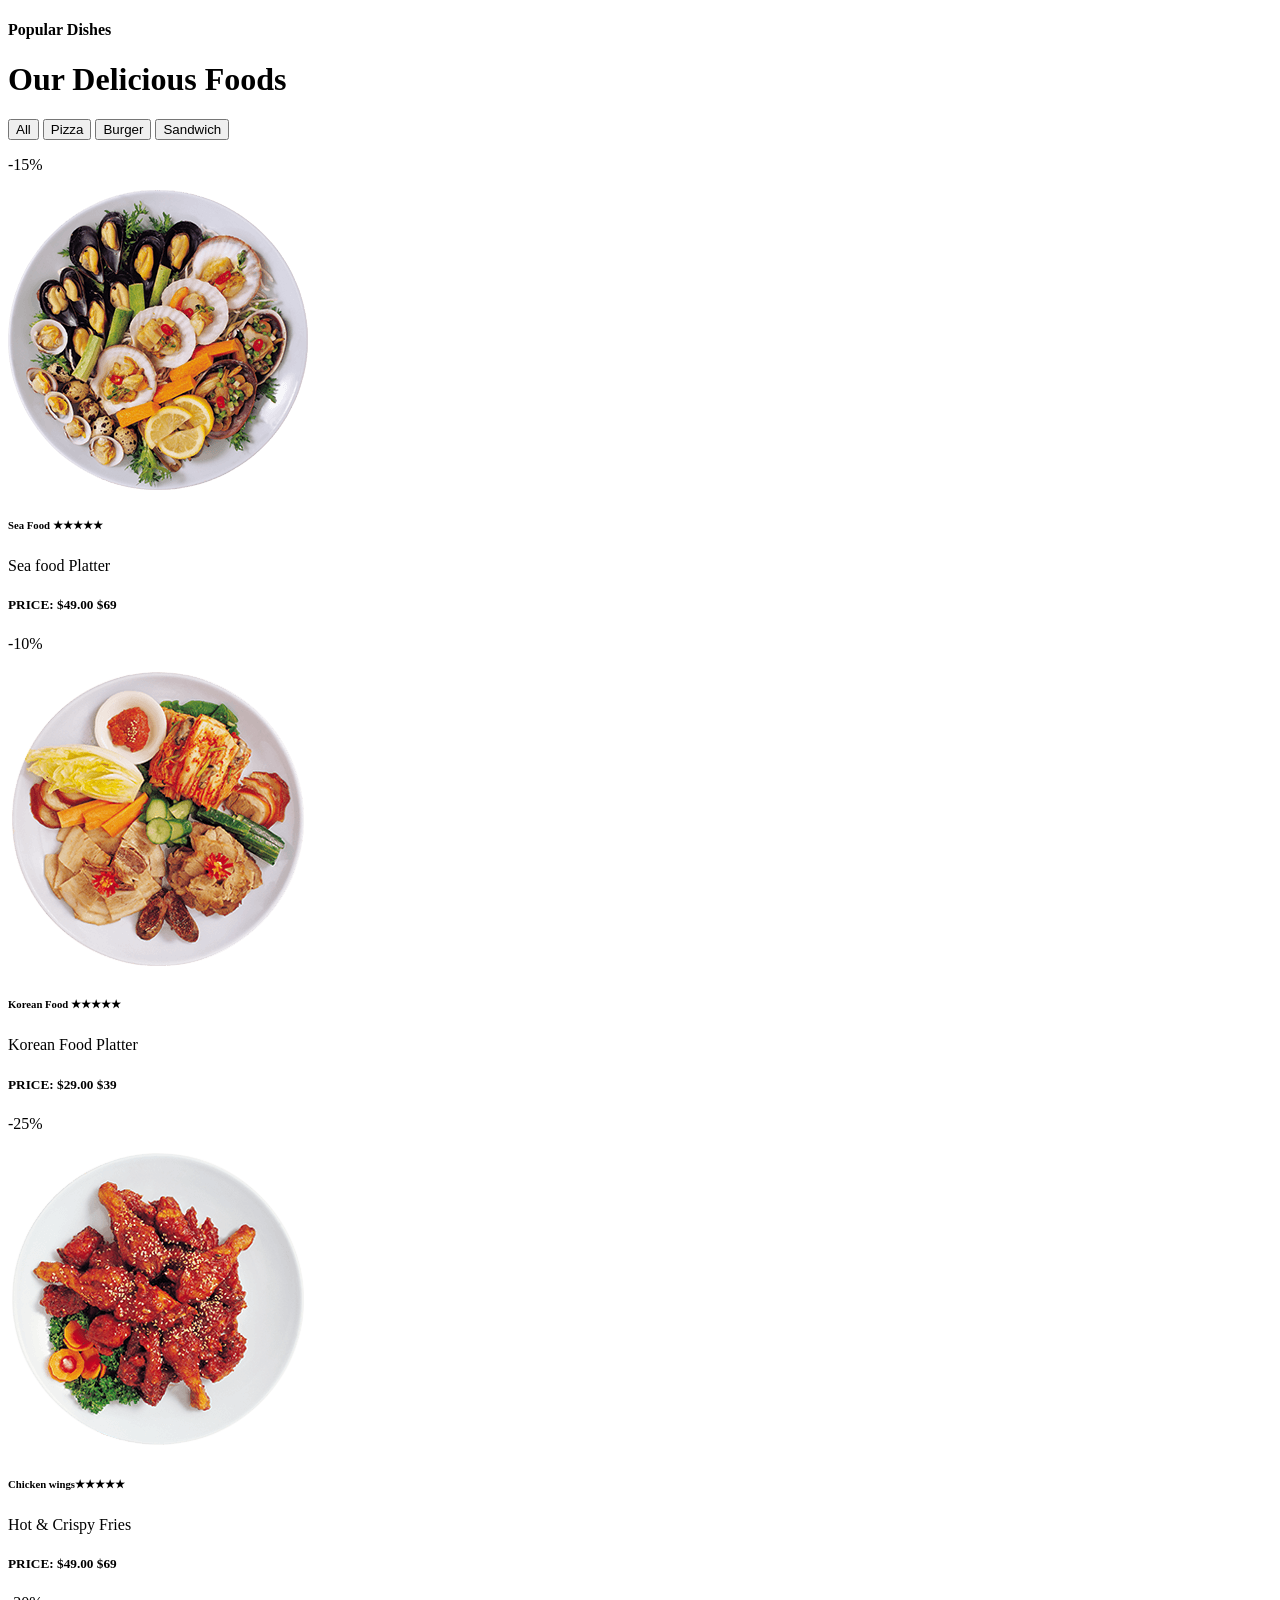
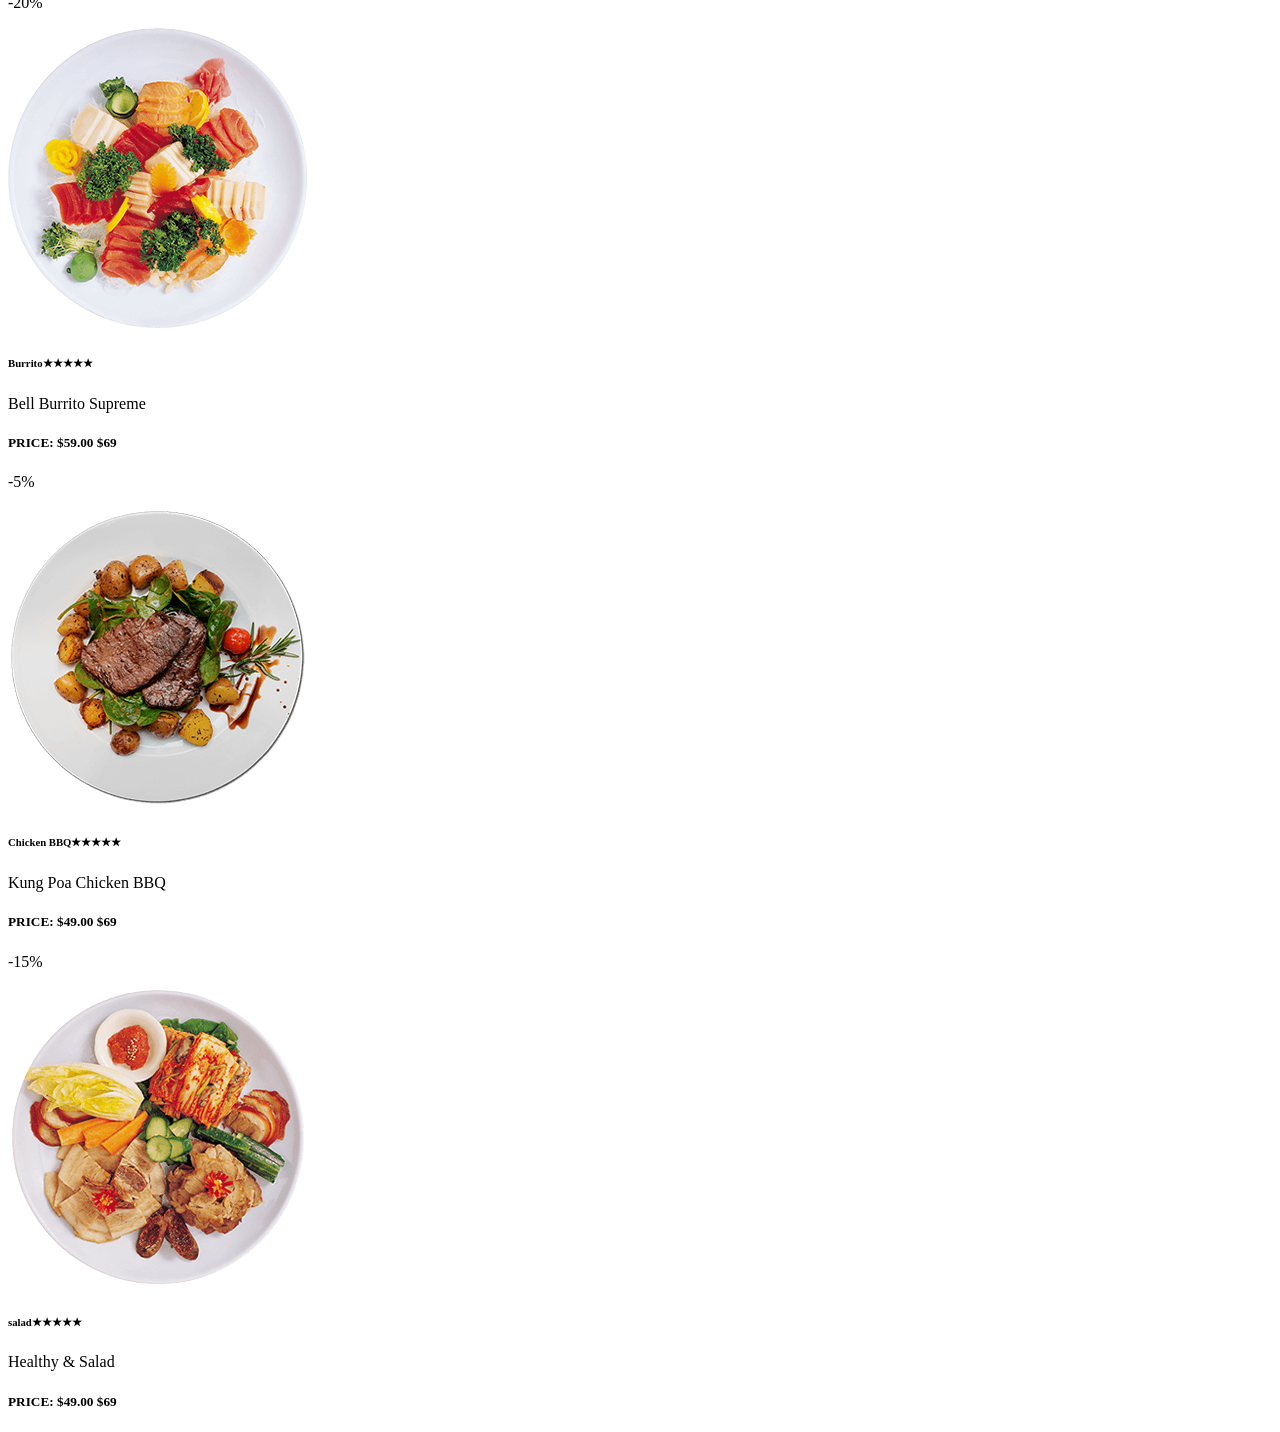
==== shop.html @ dd3111f9 "final page" ====
<!DOCTYPE html>
<html lang="en">
<head>
    <meta charset="UTF-8">
    <meta name="viewport" content="width=device-width, initial-scale=1.0">
    <title>Document</title>
</head>
<body>
    <div class="fourthpage">
    <div class="menuheading">
        <h4>Popular Dishes</h4>
        <h1>Our Delicious <span class="headcolor">Foods</span></h1>
    </div>
    <div class="menubuttons">
        <button class="active">All</button>
        <button>Pizza</button>
        <button>Burger</button>
        <button>Sandwich</button>
    </div>

    <div class="foodmenu">

        <div class="menucard">
            <div class="smallbox">
                <p>-15%</p>
            </div>
            <img src="images/food-menu-1.png" alt="">
            <h6>Sea Food <span class="star">★★★★★</span></h6>
            <p>Sea food Platter</p>
            <h5>PRICE: <span class="dollarcolor">$49.00</span> <span class="dollarstrike">$69</span></h5>
        </div>

        <div class="menucard">
            <div class="smallbox">
                <p>-10%</p>
            </div>
            <img src="images/food-menu-2.png" alt="">
            <h6>Korean Food <span class="star">★★★★★</span></h6>
            <p>Korean Food Platter</p>
            <h5>PRICE: <span class="dollarcolor">$29.00</span> <span class="dollarstrike">$39</span></h5>
        </div>

        <div class="menucard">
            <div class="smallbox">
                <p>-25%</p>
            </div>
            <img src="images/food-menu-3.png" alt="">
            <h6>Chicken wings<span class="star">★★★★★</span></h6>
            <p>Hot & Crispy Fries</p>
            <h5>PRICE: <span class="dollarcolor">$49.00</span> <span class="dollarstrike">$69</span></h5>
        </div>

        <div class="menucard">
            <div class="smallbox">
                <p>-20%</p>
            </div>
            <img src="images/food-menu-4.png" alt="">
            <h6>Burrito<span class="star">★★★★★</span></h6>
            <p>Bell Burrito Supreme</p>
            <h5>PRICE: <span class="dollarcolor">$59.00</span> <span class="dollarstrike">$69</span></h5>
        </div>

        <div class="menucard">
            <div class="smallbox">
                <p>-5% </p>
            </div>
            <img src="images/food-menu-5.png" alt="">
            <h6>Chicken BBQ<span class="star">★★★★★</span></h6>
            <p>Kung Poa Chicken BBQ</p>
            <h5>PRICE: <span class="dollarcolor">$49.00</span> <span class="dollarstrike">$69</span></h5>
        </div>

        <div class="menucard">
            <div class="smallbox">
                <p>-15% </p>
            </div>
            <img src="images/food-menu-6.png" alt="">
            <h6>salad<span class="star">★★★★★</span></h6>
            <p>Healthy &  Salad</p>
            <h5>PRICE: <span class="dollarcolor">$49.00</span> <span class="dollarstrike">$69</span></h5>
        </div>

    </div>
</div>
</body>
</html>
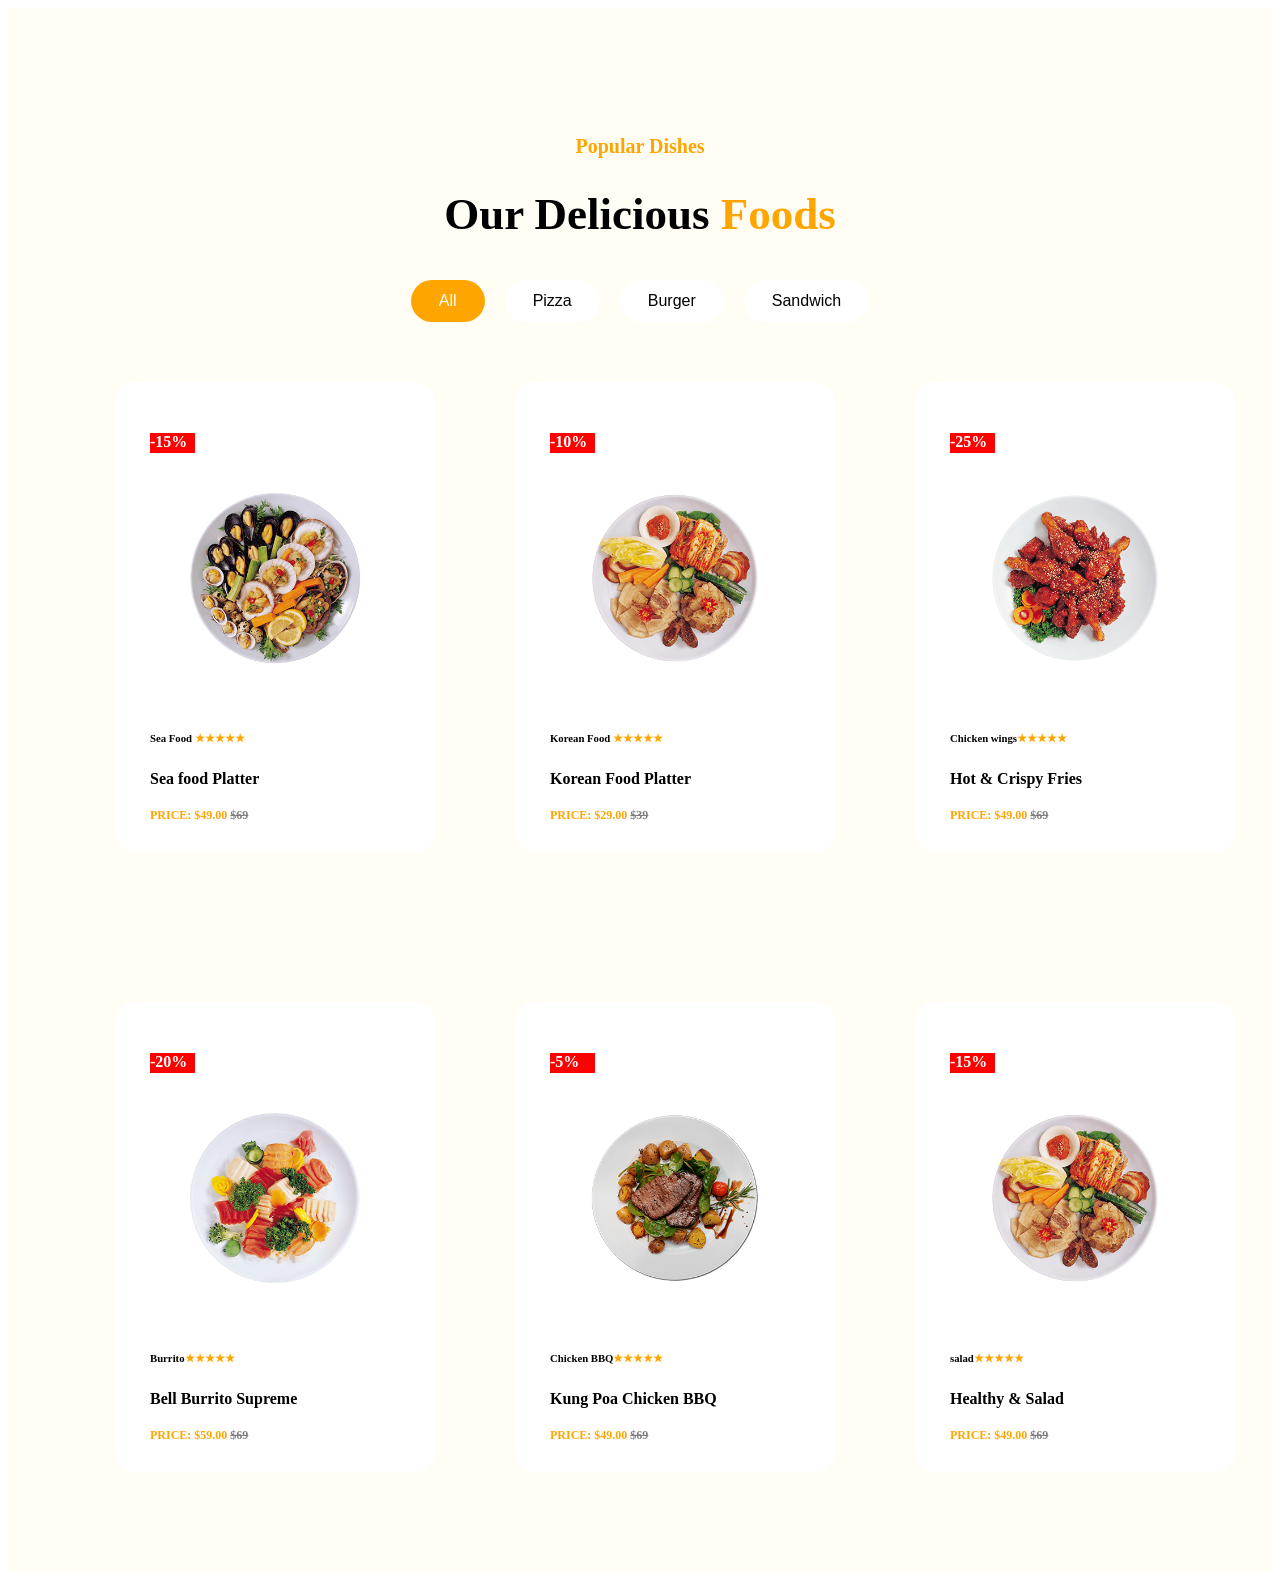
==== commit ca331394: "updated links" ====
--- a/shop.html
+++ b/shop.html
@@ -4,6 +4,7 @@
     <meta charset="UTF-8">
     <meta name="viewport" content="width=device-width, initial-scale=1.0">
     <title>Document</title>
+    <link rel="stylesheet" href="project.css">
 </head>
 <body>
     <div class="fourthpage">
@@ -18,7 +19,7 @@
         <button>Sandwich</button>
     </div>
 
-    <div class="foodmenu">
+    <div id="shop" class="foodmenu">
 
         <div class="menucard">
             <div class="smallbox">
@@ -82,5 +83,6 @@
 
     </div>
 </div>
+
 </body>
-</html>
+</html>
--- a/project.css
+++ b/project.css
@@ -0,0 +1,683 @@
+nav{
+    display: flex;
+    justify-content: space-between;
+    align-items: center;
+    padding: 5px;
+    color: white;
+    border-bottom: 0.1px solid rgba(255, 255, 255, 0.226);
+}
+ul{
+    display: flex;
+    gap: 40px;
+    list-style: none;
+    margin: 0;
+    padding: 0;
+    font-style: inherit;
+    align-items: center;
+}
+a{
+    text-decoration: none;
+    color: white;
+}
+.image-container{
+    position: relative;
+    height: 700px;
+}
+.top-img{
+    position: absolute;
+    right: 1px;
+    bottom: 1px;
+    width: 1200px;
+}
+.header{
+    background-image: url(images/hero-bg.jpg);
+    background-position: center;
+    min-height: 100vh;
+}
+.reservation{
+    background-color: orange;
+    padding: 7px;
+    color: white;
+    border: none;
+    margin-right: 30px;
+    cursor: pointer;
+}
+.reservation:hover{
+    background-color: aqua !important;
+    color: black !important;
+}
+.search{
+    display: flex;
+    align-items: center;
+    gap: 10px;
+    margin-right: -20px;
+}
+h2{
+    margin-left: 100px;
+    font-style: normal;
+}
+.dot{
+    font-weight: bolder;
+    color: orange;
+    font-family: 'Franklin Gothic Medium', 'Arial Narrow', Arial, sans-serif;
+}
+.top1-img{
+    position: absolute;
+    width: 790px;
+    right: -80px;
+    bottom: 1px;
+}
+.top2-img{
+    position: absolute;
+    right: 70px;
+    bottom: 55px;
+    width: 550px;
+}
+.firstline{
+   position: absolute;
+   top: 120px;
+   color: orange;
+   font-family: cursive;
+   font-size: large;
+   left: 80px;
+}
+.mainline{
+    position: absolute;
+    top: 138px;
+    left: 80px;
+    font-family: 'Gill Sans', 'Gill Sans MT', Calibri, 'Trebuchet MS', sans-serif;
+    color: bisque;
+    font-weight: bolder;
+    font-size: 40px;
+}
+.belowline{
+    position: absolute;
+    top: 370px;
+    left: 80px;
+    color: rgba(255, 228, 196, 0.708);
+    font-weight: 300;
+}
+.booking{
+    position: absolute;
+    top: 440px;
+    left: 80px;
+    background-color: orange;
+    color: white;
+    border: none;
+    padding: 10px;
+    padding-left: 20px;
+    padding-right: 20px;
+}
+.booking:hover{
+    background-color: white;
+    color: blue;
+}
+.cards{
+    display: flex;
+    gap: 30px;
+    justify-self: center;
+    margin-top: 120px;
+}
+.card{
+    width: 300px;
+    height: 420px;
+    background: white;
+    text-align: center;
+    position: relative;
+    overflow: hidden;
+    margin-bottom: 150px;
+}
+.secondpage{
+    background-color: rgba(255, 248, 220, 0.311);
+    padding: 50px 0 0 0;
+    margin-bottom: 0;
+}
+.icons{
+    justify-content: center;
+    margin-top: 30px;
+}
+.orange{
+    position:absolute;
+    bottom:-30px;
+    left: 0;
+    width:100%;
+    height: 150px;
+    background:orange;
+    transform:skewY(-8deg);
+}
+.food-img{
+    width:160px;
+    height:160px;
+    border-radius:50%;
+    position:absolute;
+    bottom:25px;
+    left:50%;
+    transform:translateX(-50%);
+}
+.bottom{
+    width: 100%;
+    display: block;
+}
+.white{
+    width: 100%;
+    display: block;
+    height: auto;
+    margin: 0;
+    padding: 0;
+}
+.thirdcontent{
+    display: flex;
+    justify-content: center;
+    align-items: center;
+    gap: 80px;
+    padding: 80px 100px;
+    max-width: 1200px;
+    margin: 0 auto;
+}
+.thirdpage{
+    background-color: white;
+    position: relative;
+}
+.thirdleft{
+    position: relative;
+    display: inline-block;
+}
+span{
+    color: orange;
+}
+.burger{
+    width: 450px;
+}
+.offer{
+    position: absolute;
+    top: -7px;
+    left: -20px;
+    width: 120px;
+}
+.thirdright{
+    width: 500px;
+}
+.thirdright h1{
+    font-size: 48px;
+    margin-bottom: 20px;
+}
+.thirdright p{
+    color: gray;
+}
+.thirdright ul{
+    display: block;
+    margin-top: 30px;
+    list-style: disc;
+    padding-left: 20px;
+}
+.thirdright li{
+    display: list-item;
+    margin-bottom: 15px;
+}
+.thirdright button{
+    margin-top: 30px;
+    padding: 12px 30px;
+    background: orange;
+    color: white;
+    border: none;
+}
+.thirdright button:hover{
+    background: black;
+}
+.grey{
+    width: 100%;
+    display: block;
+    margin-top: 80px;
+    margin-bottom: -5px;
+}
+.fourthpage{
+    background: rgba(255,248,220,0.311);
+    padding:100px 80px;
+    text-align:center;
+}
+.menuheading h4{
+    color:orange;
+    font-size:20px;
+    margin-bottom:10px;
+}
+.menucard{
+    background:white;
+    padding:35px;
+    border-radius:20px;
+    transition:.3s;
+    width: 250px;
+    height: 400px;
+    position: relative;
+}
+.menucard p{
+    font-weight: bolder;
+    text-align: left;
+}
+.menucard h6{
+    text-align: left;
+}
+.menucard h5{
+    color:orange;
+    font-size:12px;
+    text-align: left;
+}
+.menucard img{
+    margin-top: 40px;
+    width: 150px;
+}
+.smallbox{
+    width: 45px;
+    height: 20px;
+    background: red;
+    color: white;
+    text-align: center;
+}
+.dollarstrike{
+    color: gray;
+    text-decoration: line-through;
+}
+.headcolor{
+    color: orange;
+}
+.menuheading h1{
+    font-size:45px;
+    margin-bottom:40px;
+}
+.menubuttons{
+    display:flex;
+    justify-content:center;
+    gap:20px;
+    margin-bottom:60px;
+}
+.menubuttons button{
+    padding:12px 28px;
+    border:none;
+    border-radius:30px;
+    background:white;
+    font-size:16px;
+    transition:.3s;
+}
+.menubuttons .active{
+    background:orange;
+    color:white;
+}
+.menubuttons button:hover{
+    background:orange;
+    color:white;
+}
+.foodmenu{
+    display:grid;
+    grid-template-columns: repeat(3, 250px);
+    gap: 150px;
+    justify-content: center;
+}
+.menucard:hover{
+    transform:translateY(-10px);
+}
+.menucard img{
+    width:170px;
+    margin-bottom:40px;
+}
+.curve{
+    width:100%;
+    display:block;
+    transform:rotate(180deg);
+    margin:0;
+    padding:0;
+    margin-bottom:-5px;
+}
+.fifthpage{
+    background-image:url("images/hero-bg.jpg");
+    background-size:cover;
+    background-position:center;
+    padding:0;
+    margin:0;
+    position:relative;
+}
+.fifthcontent{
+    display: flex;
+    justify-content: space-between;
+    align-items: center;
+    padding: 40px 90px;
+    gap: 40px;
+}
+.fifthleft{
+    width:45%;
+}
+.fifthleft h1{
+    color:white;
+    font-size:56px;
+    margin-bottom:25px;
+}
+.fifthleft span{
+    color:orange;
+}
+.fifthleft p{
+    color:rgb(200, 199, 199);
+    font-size:17px;
+    margin-bottom:35px;
+}
+.orderbutton{
+    background:orange;
+    color:white;
+    border:none;
+    padding:14px 32px;
+    font-size:16px;
+    font-weight:bold;
+    transition:0.3s;
+}
+.orderbutton:hover{
+    background:white;
+    color:black;
+}
+.fifthright{
+    width: 55%;
+    position: relative;
+    display: flex;
+    justify-content: center;
+    align-items: center;
+}
+.burgeroffer{
+    width: 700px;
+    position: relative;
+    right: -80px;
+    top: 20px;
+    height: 700px;
+}
+.offerbadge{
+    position: absolute;
+    width: 170px;
+    top: 90px;
+    left: 100px;
+}
+.curvesixth{
+    width:100%;
+    display:block;
+}
+.sixthpage{
+    background: white;
+    padding:0;
+    position: relative;
+    margin-top: 0;
+    width: 100%;
+    padding-bottom: 100px;
+    padding-top: 100px;
+}
+.sixthcontent{
+    display: flex;
+    justify-content: space-between;
+    align-items: center;
+    padding: 40px 90px;
+    gap: 40px;
+}
+.sixthleft{
+    width:50%;
+}
+.sixthleft h1{
+    color:rgb(0, 0, 0);
+    font-size:46px;
+    font: bolder;
+    margin-bottom:25px;
+    margin-left: 8px;
+}
+.sixthleft span{
+    color: orange;
+}
+.sixthright{
+    width:50%;
+    position:relative;
+    display:flex;
+    justify-content:center;
+    align-items:center;
+}
+.cloudsbg{
+    width:300px;
+    left: 50%;
+}
+.deliveryboy{
+    position:absolute;
+    width:330px;
+    bottom:0;
+    left:50%;
+    transform:translateX(-50%);
+    top: 7px;
+}
+.seventhmain{
+    background: rgba(255,248,220,0.311);
+    padding: 50px;
+    position: relative;
+}
+.topsection{
+    display: flex;
+    margin-left: 20px;
+    gap: 10px;
+}
+.seventhheading h4{
+    text-align: center;
+    color: red;
+}
+.seventhheading h1{
+    text-align: center;
+}
+.seventhheading span{
+    color: orange;
+}
+.seventhheading p{
+    text-align: center;
+}
+.reviewcard{
+    display: flex;
+    gap: 30px;
+    justify-self: center;
+    margin-top: 120px;
+}
+.review{
+    width: 400px;
+    height: 280px;
+    background: white;
+    left: 20px;
+    position: relative;
+    overflow: hidden;
+    margin-bottom: 150px;
+}
+.review img{
+    border-radius: 50%;
+    width: 80px;
+    height: 80px;
+    text-align: left;
+}
+.review h3{
+    color: gold;
+}
+.eighthpage{
+    background: white;
+    width: 100%;
+    position: relative;
+    padding: 150px;
+}
+.banner1 img{
+    width: 700px;
+    height: 470px;
+}
+.banner2 img{
+    width: 350px;
+    height: 225px;
+    position: absolute;
+    left: 870px;
+    top: 150px;
+}
+.banner3 img{
+    width: 350px;
+    height: 225px;
+    position: absolute;
+    left: 1240px;
+    top: 150px;
+}
+.banner4 img{
+    width: 720px;
+    height: 225px;
+    position: absolute;
+    left: 870px;
+    top: 390px;
+}
+.banner1{
+    position: relative;
+}
+.banner1 h1{
+    position: absolute;
+    top: 110px;
+    left: 15px;
+}
+.banner1 h4{
+    position: absolute;
+    top: 240px;
+    left: 15px;
+}
+.eightbutton1{
+    position: absolute;
+    top: 300px;
+    left: 15px;
+    color: white;
+    background-color: orange;
+    padding:10px 22px;
+    border: none;
+}
+.eightbutton1:hover{
+    color: black;
+    background-color: white;
+}
+.banner2 h1{
+    position:absolute;
+    top:160px;
+    left:900px;
+    color:white;
+}
+.banner2 h4{
+    position:absolute;
+    top:250px;
+    left:900px;
+    color:white;
+}
+.eightbutton2{
+    position:absolute;
+    top:300px;
+    left:900px;
+    color:white;
+    background-color:orange;
+    padding:10px 20px;
+    border:none;
+}
+.eightbutton2:hover{
+    color: black;
+    background-color: white;
+}
+.banner3 h1{
+    position:absolute;
+    top:160px;
+    left:1270px;
+    color:white;
+}
+.banner3 h4{
+    position:absolute;
+    top:250px;
+    left:1270px;
+    color:white;
+}
+.eightbutton3{
+    position:absolute;
+    top:300px;
+    left:1270px;
+    color:white;
+    background-color:orange;
+    padding:10px 20px;
+    border:none;
+}
+.eightbutton3:hover{
+    color: black;
+    background-color: white;
+}
+.banner4 h1{
+    position:absolute;
+    top:400px;
+    left:1350px;
+    color:white;
+}
+.banner4 h4{
+    position:absolute;
+    top:470px;
+    left:1350px;
+    color:white;
+}
+.eightbutton4{
+    position:absolute;
+    top:520px;
+    left:1350px;
+    color:white;
+    background-color:orange;
+    padding:10px 20px;
+    border:none;
+}
+.eightbutton4:hover{
+    color: black;
+    background-color: white;
+}
+.ninthpage{
+    background: rgba(255,248,220,0.311);
+    position: relative;
+    padding-bottom: 100px;
+}
+.ninthheadings{
+    text-align: center;
+    padding-top: 50px;
+}
+.ninthheadings h4{
+    color: red;
+}
+.ninthheadings span{
+    color: orange;
+}
+.ninthcard{
+    display: flex;
+    gap: 20px;
+    justify-content: center;
+    margin-bottom: 50px;
+}
+.card9{
+    width: 380px;
+    height: 450px;
+    background-color: white;
+    position: relative;
+}
+.card9 img{
+    width: 380px;
+    height: 215px;
+}
+.button9{
+    color: white;
+    background-color: orange;
+    position: absolute;
+    left: 280px;
+    top: 15px;
+    padding: 5px 10px;
+    border: none;
+}
+.button9:hover{
+    color: black;
+    background-color: white;
+}
+.bloginfo{
+    display: flex;
+    gap: 30px;
+    margin-left: 30px;
+}
+.blogheading{
+    margin-left: 30px;
+}
+.blogheading p{
+    font-size: 15px;
+    color: gray;
+}
+nav {
+    position: relative;
+    z-index: 1000;
+}
